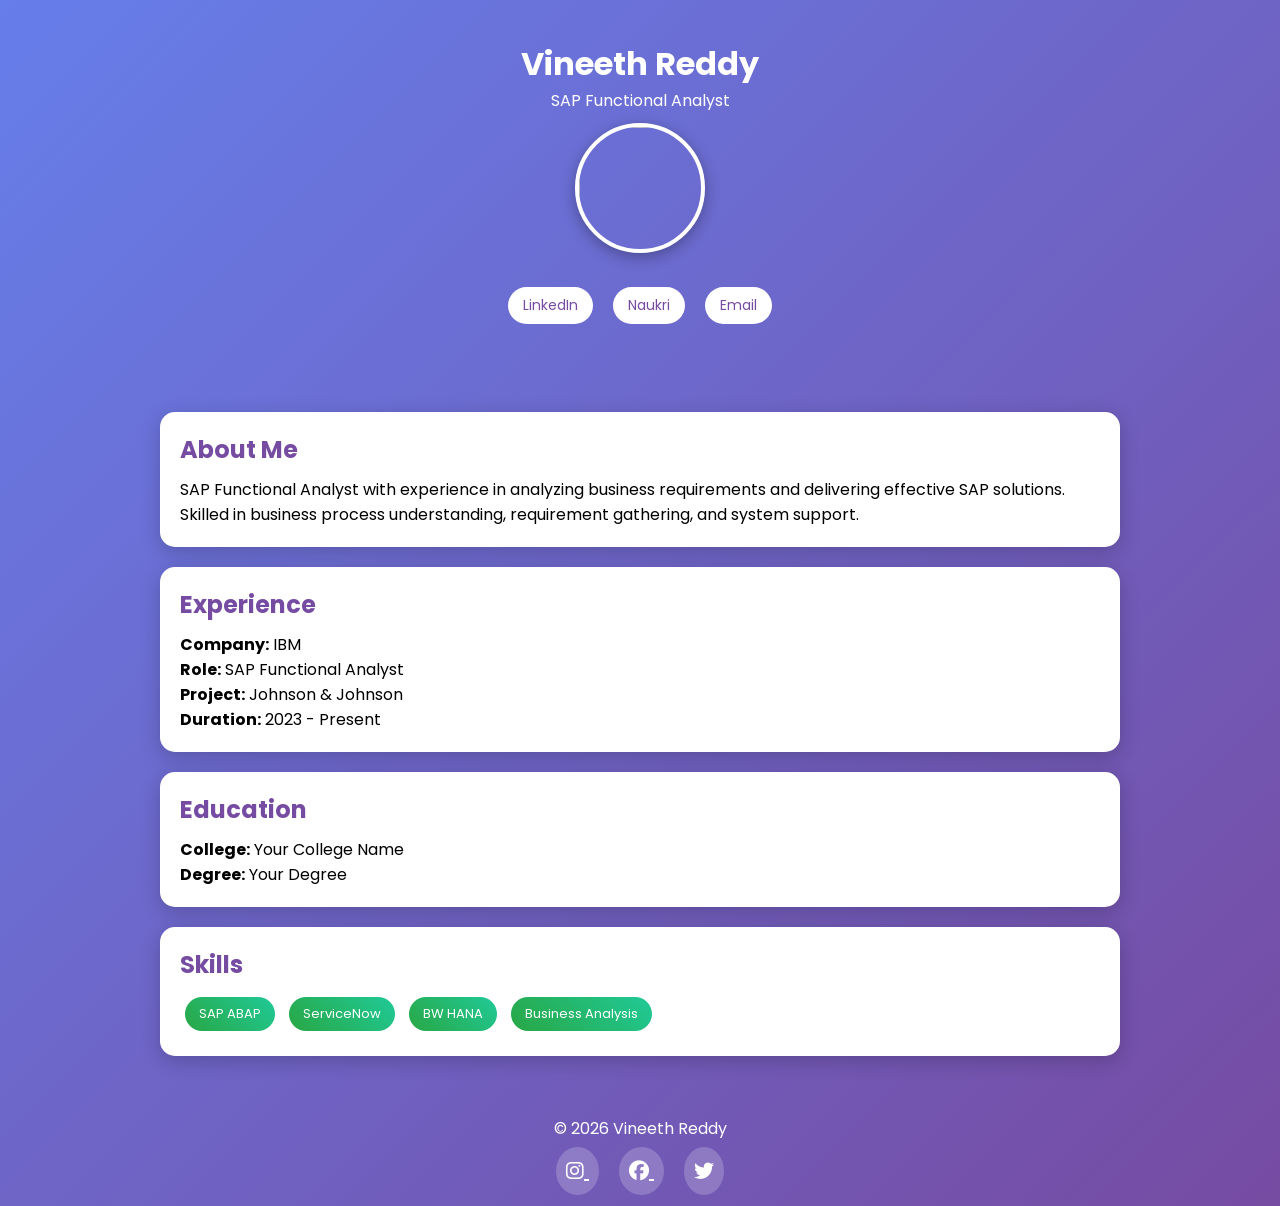
==== profile.html @ 41d08ff0 "Add files via upload" ====
<!DOCTYPE html>
<html lang="en">
<head>
  <meta charset="UTF-8">
  <title>Vineeth Reddy | SAP Functional Analyst</title>
  <meta name="viewport" content="width=device-width, initial-scale=1.0">

  <!-- Google Font -->
  <link href="https://fonts.googleapis.com/css2?family=Poppins:wght@300;500;700&display=swap" rel="stylesheet">

  <!-- Font Awesome Icons -->
  <link rel="stylesheet" href="https://cdnjs.cloudflare.com/ajax/libs/font-awesome/6.5.0/css/all.min.css">

  <style>
    * {
      margin: 0;
      padding: 0;
      box-sizing: border-box;
      font-family: 'Poppins', sans-serif;
    }

    body {
      background: linear-gradient(135deg, #667eea, #764ba2);
    }

    header {
      text-align: center;
      padding: 40px 20px;
      color: white;
    }

    .profile-img {
      width: 130px;
      height: 130px;
      border-radius: 50%;
      border: 4px solid white;
      object-fit: cover;
      margin-top: 10px;
      box-shadow: 0 4px 15px rgba(0,0,0,0.3);
    }

    .contact-buttons {
      margin-top: 15px;
    }

    .contact-buttons a {
      display: inline-block;
      margin: 8px;
      padding: 8px 15px;
      background: white;
      color: #764ba2;
      border-radius: 20px;
      text-decoration: none;
      font-size: 14px;
      transition: 0.3s;
    }

    .contact-buttons a:hover {
      background: #764ba2;
      color: white;
    }

    .social-icons {
      margin-top: 15px;
    }

    .social-icons a {
      margin: 10px;
      font-size: 20px;
      color: white;
      background: rgba(255,255,255,0.2);
      padding: 10px;
      border-radius: 50%;
      transition: 0.3s;
    }

    .social-icons a:hover {
      background: white;
      color: #764ba2;
    }

    .container {
      max-width: 1000px;
      margin: auto;
      padding: 20px;
    }

    .card {
      background: white;
      padding: 20px;
      margin: 20px 0;
      border-radius: 15px;
      box-shadow: 0 5px 20px rgba(0,0,0,0.2);
      transition: 0.3s;
    }

    .card:hover {
      transform: translateY(-5px);
    }

    h2 {
      margin-bottom: 10px;
      color: #764ba2;
    }

    .skills span {
      display: inline-block;
      background: linear-gradient(45deg, #28a745, #20c997);
      color: white;
      padding: 7px 14px;
      margin: 5px;
      border-radius: 20px;
      font-size: 13px;
    }

    footer {
      text-align: center;
      padding: 20px;
      color: white;
    }
    .social-icons a:nth-child(3):hover {
  color: #1DA1F2;
}
  </style>
</head>

<body>

<header>
  <h1>Vineeth Reddy</h1>
  <p>SAP Functional Analyst</p>
  <img src="C:\Users\lekha\OneDrive\Desktop\my-website\profile.jpeg" class="profile-img">

  <!-- Contact Buttons -->
  <div class="contact-buttons">
    <a href="https://www.linkedin.com/in/chennuruvineeth927/" target="_blank">LinkedIn</a>
    <a href="https://www.naukri.com/" target="_blank">Naukri</a>
    <a href="mailto:vithreddy927@gmail.com">Email</a>
  </div>

  <!-- Social Media Icons -->
  <!-- <div class="social-icons">
    <a href="https://www.instagram.com/c_vineeth_reddy?igsh=MXJleHZ3czMwc251dA==" target="_blank">
      <i class="fab fa-instagram"></i>
    </a>
    <a href="https://www.facebook.com/share/17pCkitMbN/" target="_blank">
      <i class="fab fa-facebook"></i>
    </a>
    <a href="https://x.com/ChennuruVineeth" target="_blank">
    <i class="fab fa-twitter"></i>
  </a>
  </div> -->
</header>

<div class="container">

  <div class="card">
    <h2>About Me</h2>
    <p>
      SAP Functional Analyst with experience in analyzing business requirements and delivering effective SAP solutions. 
      Skilled in business process understanding, requirement gathering, and system support.
    </p>
  </div>

  <div class="card">
    <h2>Experience</h2>
    <p><b>Company:</b> IBM</p>
    <p><b>Role:</b> SAP Functional Analyst</p>
    <p><b>Project:</b> Johnson & Johnson</p>
    <p><b>Duration:</b> 2023 - Present</p>
  </div>

  <div class="card">
    <h2>Education</h2>
    <p><b>College:</b> Your College Name</p>
    <p><b>Degree:</b> Your Degree</p>
  </div>

  <div class="card">
    <h2>Skills</h2>
    <div class="skills">
      <span>SAP ABAP</span>
      <span>ServiceNow</span>
      <span>BW HANA</span>
      <span>Business Analysis</span>
    </div>
  </div>

</div>

<footer>
    <div><p>© 2026 Vineeth Reddy</p></div>
  <div class="social-icons">
    <a href="https://www.instagram.com/c_vineeth_reddy?igsh=MXJleHZ3czMwc251dA==" target="_blank">
      <i class="fab fa-instagram"></i>
    </a>
    <a href="https://www.facebook.com/share/17pCkitMbN/" target="_blank">
      <i class="fab fa-facebook"></i>
    </a>
    <a href="https://x.com/ChennuruVineeth" target="_blank">
    <i class="fab fa-twitter"></i>
  </a>
  </div>

</footer>

</body>
</html>
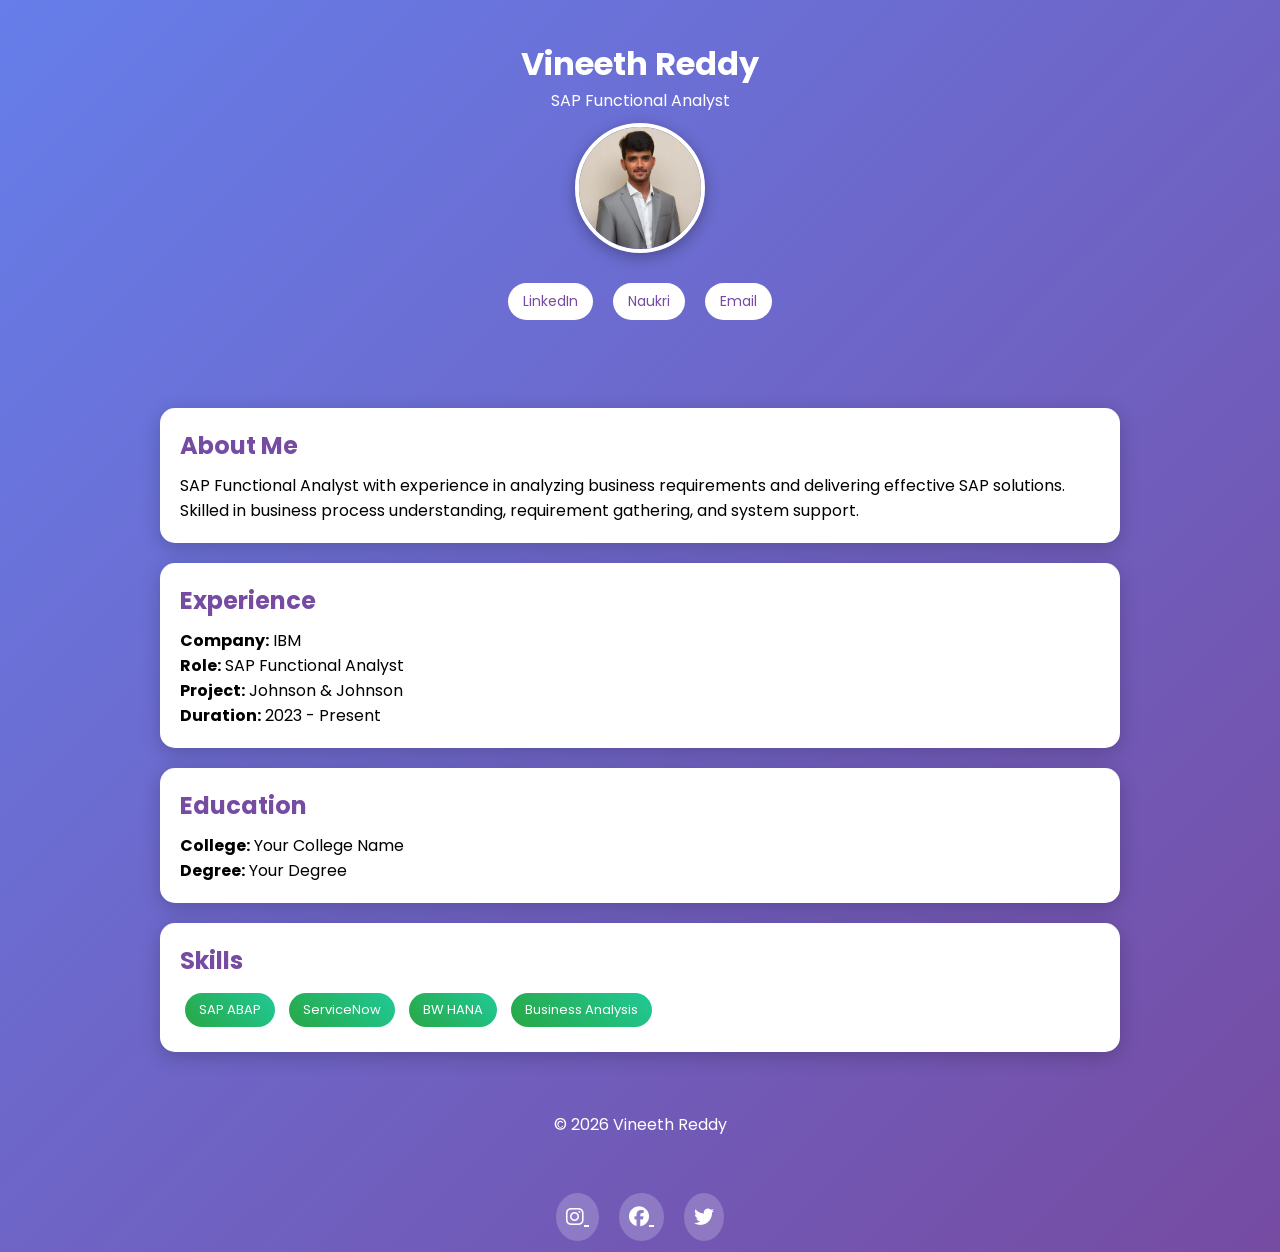
==== commit 72beaaae: "Add files via upload" ====
--- a/profile.html
+++ b/profile.html
@@ -129,7 +129,7 @@
 <header>
   <h1>Vineeth Reddy</h1>
   <p>SAP Functional Analyst</p>
-  <img src="C:\Users\lekha\OneDrive\Desktop\my-website\profile.jpeg" class="profile-img">
+  <img src="/profile.jpeg" class="profile-img">
 
   <!-- Contact Buttons -->
   <div class="contact-buttons">
@@ -137,19 +137,6 @@
     <a href="https://www.naukri.com/" target="_blank">Naukri</a>
     <a href="mailto:vithreddy927@gmail.com">Email</a>
   </div>
-
-  <!-- Social Media Icons -->
-  <!-- <div class="social-icons">
-    <a href="https://www.instagram.com/c_vineeth_reddy?igsh=MXJleHZ3czMwc251dA==" target="_blank">
-      <i class="fab fa-instagram"></i>
-    </a>
-    <a href="https://www.facebook.com/share/17pCkitMbN/" target="_blank">
-      <i class="fab fa-facebook"></i>
-    </a>
-    <a href="https://x.com/ChennuruVineeth" target="_blank">
-    <i class="fab fa-twitter"></i>
-  </a>
-  </div> -->
 </header>
 
 <div class="container">
@@ -189,7 +176,7 @@
 </div>
 
 <footer>
-    <div><p>© 2026 Vineeth Reddy</p></div>
+    <div><p>© 2026 Vineeth Reddy</p></div><br><br>
   <div class="social-icons">
     <a href="https://www.instagram.com/c_vineeth_reddy?igsh=MXJleHZ3czMwc251dA==" target="_blank">
       <i class="fab fa-instagram"></i>
